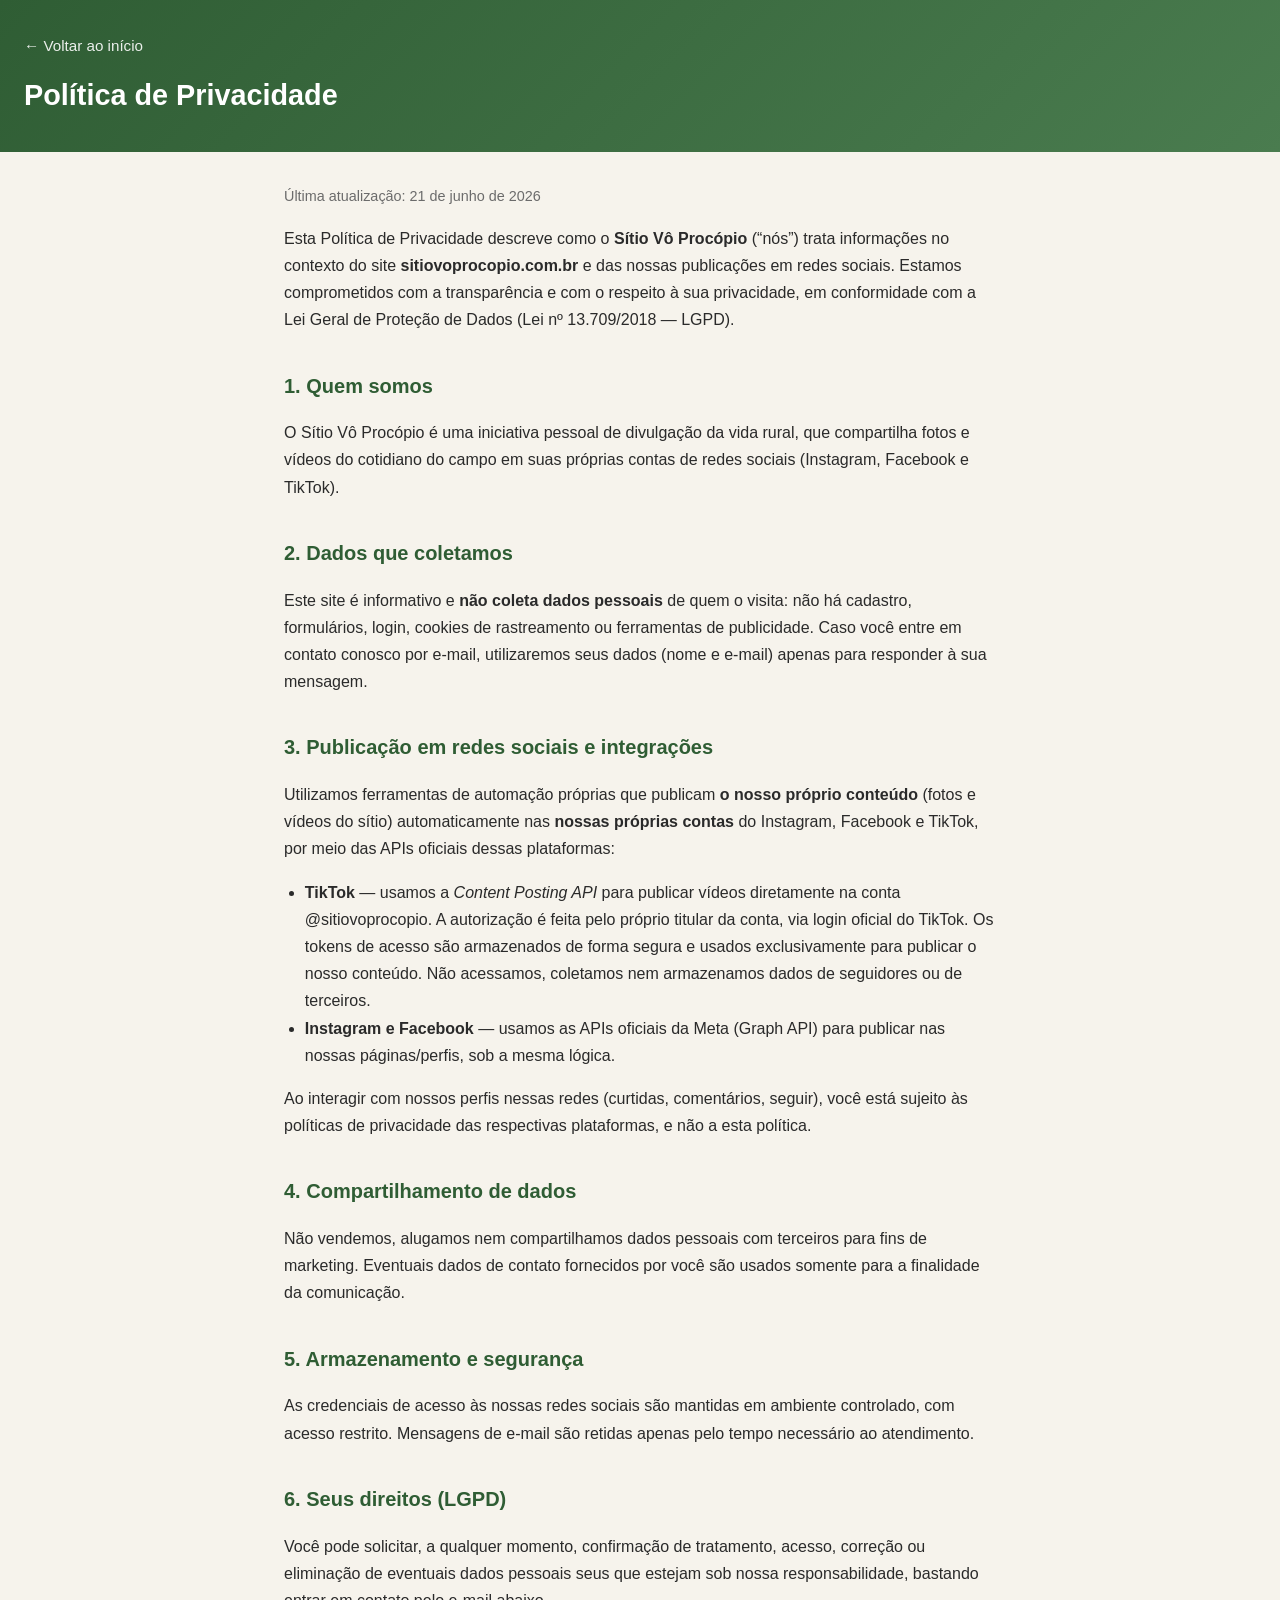
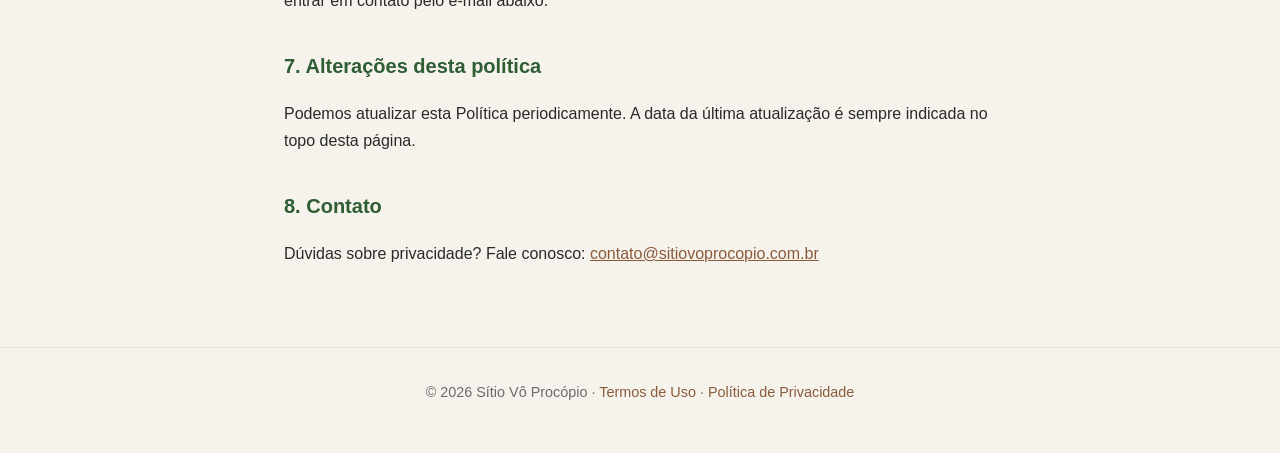
==== privacidade/index.html @ 631cbfe9 "Site Sítio Vô Procópio: landing + Termos + Privacidade Páginas legais (/termos, /privacidade) necess" ====
<!DOCTYPE html>
<html lang="pt-BR">
<head>
  <meta charset="utf-8">
  <meta name="viewport" content="width=device-width, initial-scale=1">
  <title>Política de Privacidade — Sítio Vô Procópio</title>
  <meta name="description" content="Política de Privacidade do Sítio Vô Procópio.">
  <link rel="stylesheet" href="/style.css">
</head>
<body>
  <div class="topo">
    <a href="/">← Voltar ao início</a>
    <h1>Política de Privacidade</h1>
  </div>
  <main>
    <p class="atualizado">Última atualização: 21 de junho de 2026</p>

    <p>
      Esta Política de Privacidade descreve como o <strong>Sítio Vô Procópio</strong>
      (“nós”) trata informações no contexto do site <strong>sitiovoprocopio.com.br</strong>
      e das nossas publicações em redes sociais. Estamos comprometidos com a transparência
      e com o respeito à sua privacidade, em conformidade com a Lei Geral de Proteção de
      Dados (Lei nº 13.709/2018 — LGPD).
    </p>

    <h2>1. Quem somos</h2>
    <p>
      O Sítio Vô Procópio é uma iniciativa pessoal de divulgação da vida rural, que
      compartilha fotos e vídeos do cotidiano do campo em suas próprias contas de redes
      sociais (Instagram, Facebook e TikTok).
    </p>

    <h2>2. Dados que coletamos</h2>
    <p>
      Este site é informativo e <strong>não coleta dados pessoais</strong> de quem o visita:
      não há cadastro, formulários, login, cookies de rastreamento ou ferramentas de
      publicidade. Caso você entre em contato conosco por e-mail, utilizaremos seus dados
      (nome e e-mail) apenas para responder à sua mensagem.
    </p>

    <h2>3. Publicação em redes sociais e integrações</h2>
    <p>
      Utilizamos ferramentas de automação próprias que publicam <strong>o nosso próprio
      conteúdo</strong> (fotos e vídeos do sítio) automaticamente nas <strong>nossas
      próprias contas</strong> do Instagram, Facebook e TikTok, por meio das APIs oficiais
      dessas plataformas:
    </p>
    <ul>
      <li><strong>TikTok</strong> — usamos a <em>Content Posting API</em> para publicar
      vídeos diretamente na conta @sitiovoprocopio. A autorização é feita pelo próprio
      titular da conta, via login oficial do TikTok. Os tokens de acesso são armazenados
      de forma segura e usados exclusivamente para publicar o nosso conteúdo. Não acessamos,
      coletamos nem armazenamos dados de seguidores ou de terceiros.</li>
      <li><strong>Instagram e Facebook</strong> — usamos as APIs oficiais da Meta (Graph API)
      para publicar nas nossas páginas/perfis, sob a mesma lógica.</li>
    </ul>
    <p>
      Ao interagir com nossos perfis nessas redes (curtidas, comentários, seguir), você está
      sujeito às políticas de privacidade das respectivas plataformas, e não a esta política.
    </p>

    <h2>4. Compartilhamento de dados</h2>
    <p>
      Não vendemos, alugamos nem compartilhamos dados pessoais com terceiros para fins de
      marketing. Eventuais dados de contato fornecidos por você são usados somente para a
      finalidade da comunicação.
    </p>

    <h2>5. Armazenamento e segurança</h2>
    <p>
      As credenciais de acesso às nossas redes sociais são mantidas em ambiente controlado,
      com acesso restrito. Mensagens de e-mail são retidas apenas pelo tempo necessário ao
      atendimento.
    </p>

    <h2>6. Seus direitos (LGPD)</h2>
    <p>
      Você pode solicitar, a qualquer momento, confirmação de tratamento, acesso, correção
      ou eliminação de eventuais dados pessoais seus que estejam sob nossa responsabilidade,
      bastando entrar em contato pelo e-mail abaixo.
    </p>

    <h2>7. Alterações desta política</h2>
    <p>
      Podemos atualizar esta Política periodicamente. A data da última atualização é sempre
      indicada no topo desta página.
    </p>

    <h2>8. Contato</h2>
    <p>
      Dúvidas sobre privacidade? Fale conosco:
      <a href="mailto:contato@sitiovoprocopio.com.br">contato@sitiovoprocopio.com.br</a>
    </p>
  </main>
  <footer>
    © 2026 Sítio Vô Procópio ·
    <a href="/termos">Termos de Uso</a> ·
    <a href="/privacidade">Política de Privacidade</a>
  </footer>
</body>
</html>
---- style.css ----
:root { --verde: #2f5d34; --verde-claro: #4a7c4f; --terra: #8a5a3b; --bg: #f6f3ec; --texto: #2a2a2a; }
* { box-sizing: border-box; }
body { margin: 0; font-family: -apple-system, "Segoe UI", Roboto, Helvetica, Arial, sans-serif; background: var(--bg); color: var(--texto); line-height: 1.7; }
.topo { background: linear-gradient(135deg, var(--verde), var(--verde-claro)); color: #fff; padding: 2rem 1.5rem; }
.topo a { color: #fff; text-decoration: none; opacity: .9; font-size: .95rem; }
.topo a:hover { opacity: 1; text-decoration: underline; }
.topo h1 { margin: .75rem 0 0; font-size: 1.8rem; }
main { max-width: 760px; margin: 0 auto; padding: 2.5rem 1.5rem 4rem; }
main .atualizado { color: #6b6b6b; font-size: .9rem; margin-top: -.5rem; }
h2 { color: var(--verde); margin-top: 2.2rem; font-size: 1.25rem; }
ul { padding-left: 1.3rem; }
a { color: var(--terra); }
footer { text-align: center; padding: 2rem 1.5rem 3rem; font-size: .9rem; color: #6b6b6b; border-top: 1px solid #e6e1d5; }
footer a { color: var(--terra); text-decoration: none; }
footer a:hover { text-decoration: underline; }
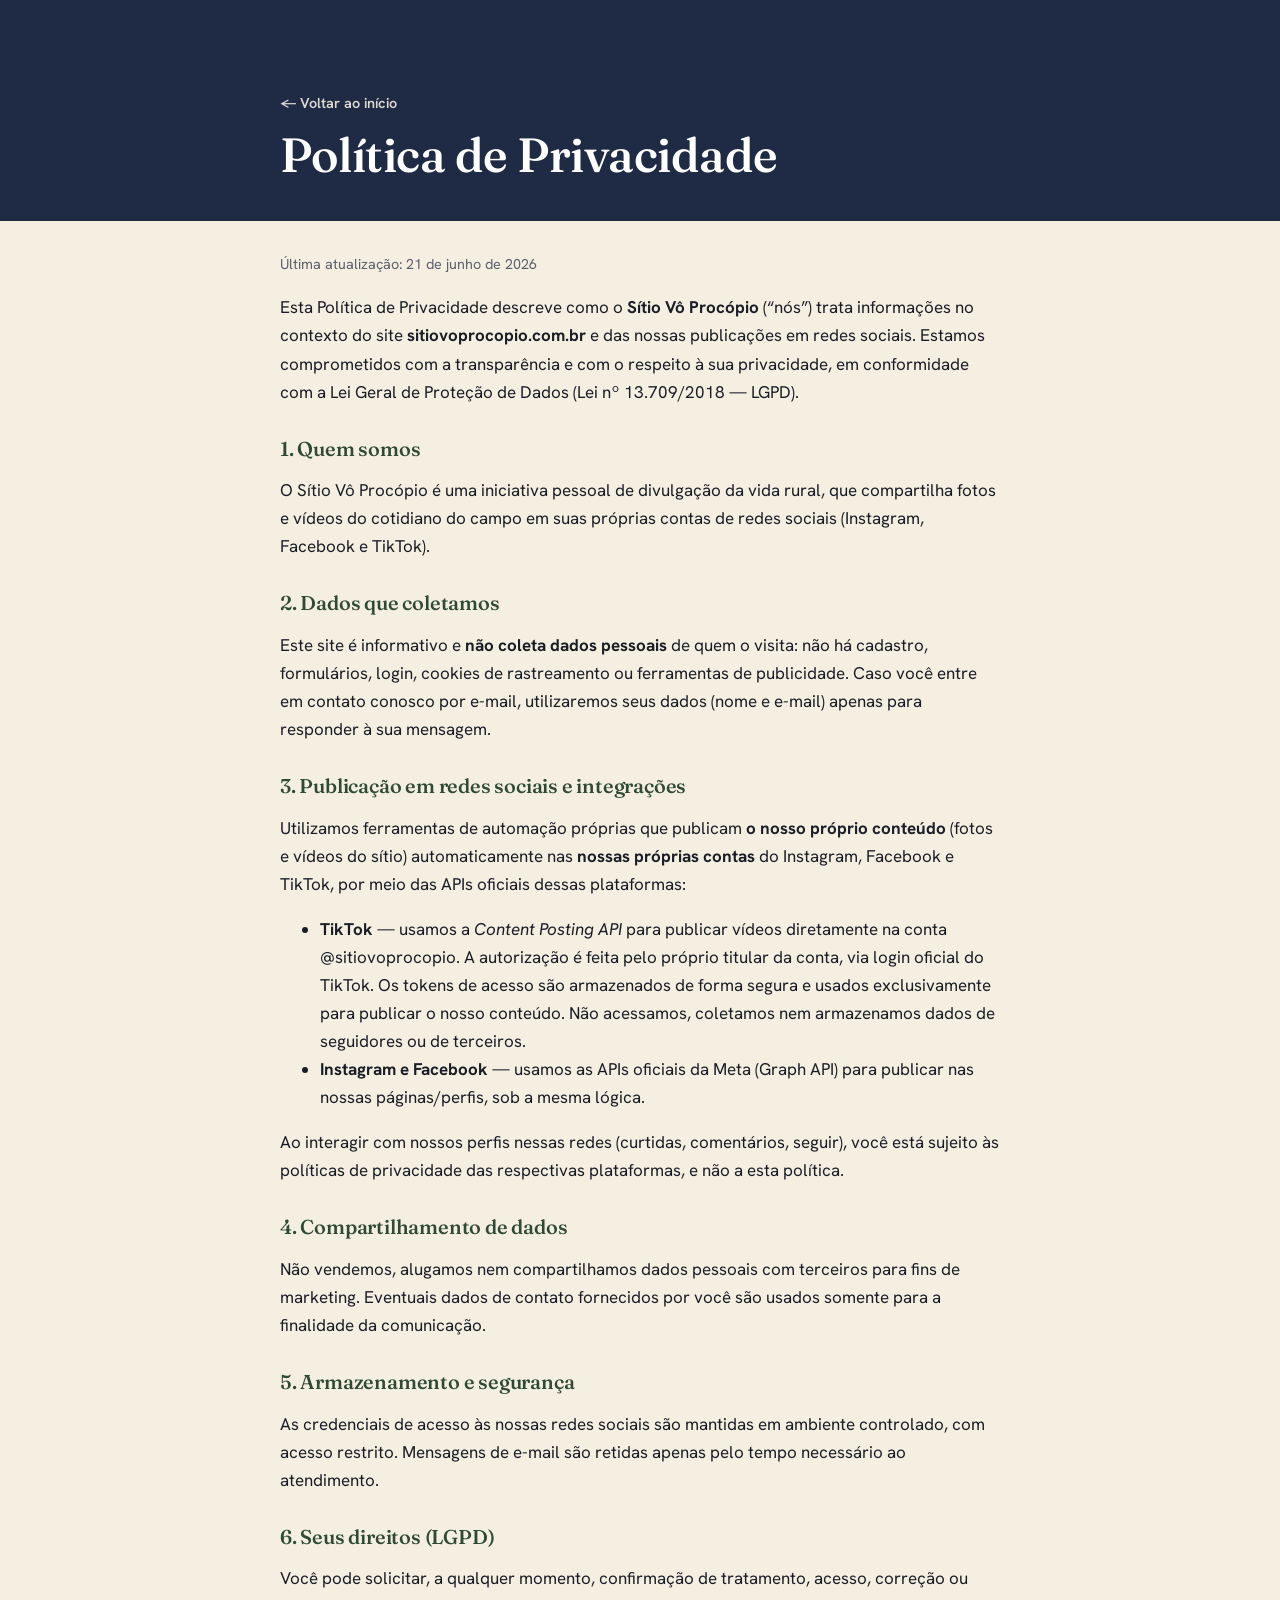
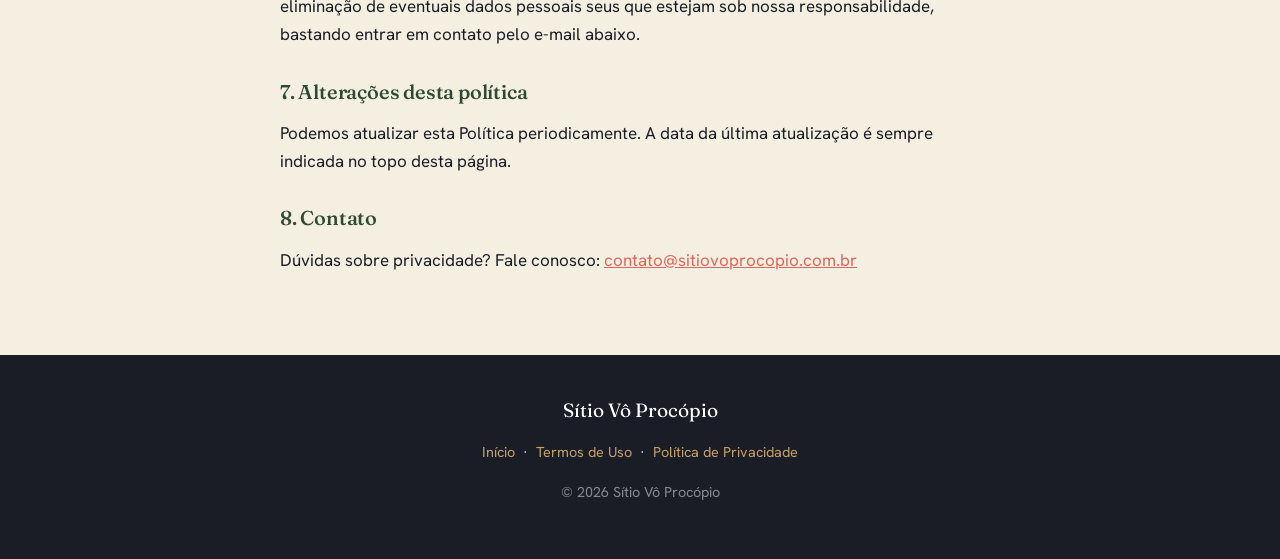
==== commit c62023c2: "Site Sítio Vô Procópio: vitrine 'Hora Dourada' com fotos reais - Landing afetiva (hero pôr do sol, s" ====
--- a/privacidade/index.html
+++ b/privacidade/index.html
@@ -5,14 +5,19 @@
   <meta name="viewport" content="width=device-width, initial-scale=1">
   <title>Política de Privacidade — Sítio Vô Procópio</title>
   <meta name="description" content="Política de Privacidade do Sítio Vô Procópio.">
+  <link rel="preconnect" href="https://fonts.googleapis.com">
+  <link rel="preconnect" href="https://fonts.gstatic.com" crossorigin>
+  <link href="https://fonts.googleapis.com/css2?family=Fraunces:opsz,wght@9..144,400;9..144,540;9..144,600&family=Hanken+Grotesk:wght@400;500;600;700&display=swap" rel="stylesheet">
   <link rel="stylesheet" href="/style.css">
 </head>
 <body>
-  <div class="topo">
-    <a href="/">← Voltar ao início</a>
-    <h1>Política de Privacidade</h1>
+  <div class="legal-topo">
+    <div class="wrap">
+      <a href="/" class="voltar">← Voltar ao início</a>
+      <h1>Política de Privacidade</h1>
+    </div>
   </div>
-  <main>
+  <main class="legal">
     <p class="atualizado">Última atualização: 21 de junho de 2026</p>
 
     <p>
@@ -92,10 +97,14 @@
       <a href="mailto:contato@sitiovoprocopio.com.br">contato@sitiovoprocopio.com.br</a>
     </p>
   </main>
-  <footer>
-    © 2026 Sítio Vô Procópio ·
-    <a href="/termos">Termos de Uso</a> ·
-    <a href="/privacidade">Política de Privacidade</a>
+  <footer class="rodape">
+    <span class="rodape__marca">Sítio Vô Procópio</span>
+    <p>
+      <a href="/">Início</a> &nbsp;·&nbsp;
+      <a href="/termos/">Termos de Uso</a> &nbsp;·&nbsp;
+      <a href="/privacidade/">Política de Privacidade</a>
+    </p>
+    <p style="opacity:.6; margin-top:1rem">© 2026 Sítio Vô Procópio</p>
   </footer>
 </body>
 </html>
--- a/style.css
+++ b/style.css
@@ -1,15 +1,215 @@
-:root { --verde: #2f5d34; --verde-claro: #4a7c4f; --terra: #8a5a3b; --bg: #f6f3ec; --texto: #2a2a2a; }
+/* ============================================================
+   Sítio Vô Procópio — "Hora Dourada"
+   Paleta tirada do pôr do sol sobre o morro.
+   ============================================================ */
+
+:root {
+  --indigo:  #1f2a44;  /* céu de fim de tarde */
+  --indigo-2:#2b3a5e;
+  --fogo:    #e8853a;  /* brasa do sol no horizonte (acento) */
+  --coral:   #d9685c;  /* nuvens acesas */
+  --verde:   #2e4a35;  /* pasto / morro */
+  --tan:     #c8a06a;  /* pelo do golden */
+  --osso:    #f5efe2;  /* claro / fundo quente */
+  --osso-2:  #ece4d3;
+  --tinta:   #1a1d26;  /* texto */
+  --tinta-mute: #5b5f6b;
+
+  --grad-sol: linear-gradient(90deg, var(--indigo) 0%, var(--coral) 55%, var(--fogo) 100%);
+
+  --fonte-disp: "Fraunces", Georgia, "Times New Roman", serif;
+  --fonte-corpo: "Hanken Grotesk", system-ui, -apple-system, "Segoe UI", sans-serif;
+
+  --wrap: 1140px;
+  --r: 14px;
+}
+
 * { box-sizing: border-box; }
-body { margin: 0; font-family: -apple-system, "Segoe UI", Roboto, Helvetica, Arial, sans-serif; background: var(--bg); color: var(--texto); line-height: 1.7; }
-.topo { background: linear-gradient(135deg, var(--verde), var(--verde-claro)); color: #fff; padding: 2rem 1.5rem; }
-.topo a { color: #fff; text-decoration: none; opacity: .9; font-size: .95rem; }
-.topo a:hover { opacity: 1; text-decoration: underline; }
-.topo h1 { margin: .75rem 0 0; font-size: 1.8rem; }
-main { max-width: 760px; margin: 0 auto; padding: 2.5rem 1.5rem 4rem; }
-main .atualizado { color: #6b6b6b; font-size: .9rem; margin-top: -.5rem; }
-h2 { color: var(--verde); margin-top: 2.2rem; font-size: 1.25rem; }
-ul { padding-left: 1.3rem; }
-a { color: var(--terra); }
-footer { text-align: center; padding: 2rem 1.5rem 3rem; font-size: .9rem; color: #6b6b6b; border-top: 1px solid #e6e1d5; }
-footer a { color: var(--terra); text-decoration: none; }
-footer a:hover { text-decoration: underline; }
+html { scroll-behavior: smooth; -webkit-text-size-adjust: 100%; }
+body {
+  margin: 0;
+  font-family: var(--fonte-corpo);
+  color: var(--tinta);
+  background: var(--osso);
+  line-height: 1.65;
+  font-size: 1.0625rem;
+  overflow-x: hidden;
+}
+img { max-width: 100%; display: block; }
+a { color: var(--coral); }
+
+.wrap { width: 100%; max-width: var(--wrap); margin: 0 auto; padding: 0 1.25rem; }
+
+/* ---------- Tipografia ---------- */
+h1, h2, h3 { font-family: var(--fonte-disp); font-weight: 540; line-height: 1.08; margin: 0 0 .5em; letter-spacing: -.01em; }
+.eyebrow {
+  font-family: var(--fonte-corpo);
+  text-transform: uppercase;
+  letter-spacing: .22em;
+  font-size: .72rem;
+  font-weight: 700;
+  color: var(--fogo);
+  margin: 0 0 1rem;
+  display: inline-block;
+}
+.lead { font-size: 1.18rem; color: var(--tinta-mute); }
+
+/* ---------- Nav ---------- */
+.nav {
+  position: fixed; inset: 0 0 auto 0; z-index: 50;
+  display: flex; align-items: center; justify-content: space-between;
+  padding: .9rem 1.25rem;
+  transition: background .35s ease, padding .35s ease, box-shadow .35s ease;
+}
+.nav.solid {
+  background: rgba(31,42,68,.92);
+  backdrop-filter: blur(8px);
+  box-shadow: 0 1px 0 rgba(255,255,255,.06);
+  padding: .6rem 1.25rem;
+}
+.nav__brand {
+  font-family: var(--fonte-disp); font-size: 1.15rem; color: #fff;
+  text-decoration: none; font-weight: 600; letter-spacing: .01em;
+  text-shadow: 0 1px 12px rgba(0,0,0,.45);
+}
+.nav__links { display: none; gap: 1.6rem; align-items: center; }
+.nav__links a {
+  color: #fff; text-decoration: none; font-size: .92rem; font-weight: 600;
+  opacity: .92; text-shadow: 0 1px 10px rgba(0,0,0,.4);
+}
+.nav__links a:hover { opacity: 1; color: var(--osso); }
+@media (min-width: 760px) { .nav__links { display: flex; } }
+
+/* ---------- Hero ---------- */
+.hero {
+  position: relative; min-height: 100svh;
+  display: flex; align-items: flex-end;
+  color: #fff; padding-bottom: clamp(3rem, 9vh, 7rem);
+  background: var(--indigo);
+}
+.hero__img {
+  position: absolute; inset: 0; width: 100%; height: 100%;
+  object-fit: cover; object-position: center 40%;
+}
+.hero::after {
+  content: ""; position: absolute; inset: 0;
+  background:
+    linear-gradient(180deg, rgba(31,42,68,.45) 0%, rgba(31,42,68,0) 30%),
+    linear-gradient(0deg, rgba(26,29,38,.82) 0%, rgba(26,29,38,.15) 45%, rgba(26,29,38,0) 70%);
+}
+.hero__inner { position: relative; z-index: 2; }
+.hero h1 {
+  font-size: clamp(2.8rem, 11vw, 6.5rem);
+  font-weight: 560; margin: 0 0 .2em; line-height: .98;
+  text-shadow: 0 2px 30px rgba(0,0,0,.4);
+}
+.hero__sub {
+  font-size: clamp(1.05rem, 3.6vw, 1.55rem);
+  max-width: 30ch; color: var(--osso); margin: 0 0 1.6rem;
+  font-weight: 400;
+}
+.hero__scroll {
+  display: inline-flex; align-items: center; gap: .6rem;
+  color: #fff; text-decoration: none; font-weight: 600; font-size: .9rem;
+  letter-spacing: .04em;
+}
+.hero__scroll span { display: inline-block; animation: bob 1.8s ease-in-out infinite; }
+@keyframes bob { 0%,100%{ transform: translateY(0);} 50%{ transform: translateY(5px);} }
+
+/* ---------- Seções ---------- */
+.sec { padding: clamp(3.5rem, 9vw, 7rem) 0; }
+.sec--escuro { background: var(--indigo); color: var(--osso); }
+.sec--escuro .lead { color: #c7cede; }
+.sec--escuro h2 { color: #fff; }
+
+/* Intro: texto + imagem */
+.intro__grid { display: grid; gap: 2.2rem; align-items: center; }
+.intro h2 { font-size: clamp(1.9rem, 5.5vw, 3rem); }
+.intro__foto img { border-radius: var(--r); box-shadow: 0 18px 40px rgba(31,42,68,.18); width: 100%; aspect-ratio: 4/3; object-fit: cover; }
+@media (min-width: 820px) {
+  .intro__grid { grid-template-columns: 1.05fr .95fr; gap: 3.5rem; }
+}
+
+/* Destaques (cachoeiras / morro / bichos) */
+.dest { display: grid; gap: 1.4rem; }
+.card {
+  position: relative; border-radius: var(--r); overflow: hidden;
+  min-height: 340px; display: flex; align-items: flex-end;
+  color: #fff; text-decoration: none; isolation: isolate;
+}
+.card img { position: absolute; inset: 0; width: 100%; height: 100%; object-fit: cover; z-index: -2; transition: transform .6s ease; }
+.card::after { content:""; position:absolute; inset:0; z-index:-1;
+  background: linear-gradient(0deg, rgba(26,29,38,.85) 0%, rgba(26,29,38,.1) 60%); }
+.card:hover img { transform: scale(1.06); }
+.card__body { padding: 1.4rem 1.5rem 1.6rem; }
+.card h3 { font-size: 1.5rem; margin: 0 0 .25rem; color: #fff; }
+.card p { margin: 0; color: var(--osso); font-size: .95rem; opacity: .92; }
+@media (min-width: 720px) { .dest { grid-template-columns: repeat(3, 1fr); } }
+
+/* Galeria — masonry via colunas */
+.galeria { columns: 1; column-gap: 1rem; }
+.galeria figure { margin: 0 0 1rem; break-inside: avoid; border-radius: 10px; overflow: hidden; box-shadow: 0 8px 22px rgba(31,42,68,.12); }
+.galeria img { width: 100%; height: auto; transition: transform .5s ease, filter .5s ease; }
+.galeria figure:hover img { transform: scale(1.04); }
+@media (min-width: 560px) { .galeria { columns: 2; } }
+@media (min-width: 980px) { .galeria { columns: 3; } }
+
+/* Momentos — faixa full-bleed com texto */
+.momentos {
+  position: relative; color: #fff; text-align: center;
+  padding: clamp(5rem, 16vw, 9rem) 1.25rem;
+  display: flex; align-items: center; justify-content: center;
+}
+.momentos img { position: absolute; inset: 0; width: 100%; height: 100%; object-fit: cover; object-position: center 60%; z-index: -2; }
+.momentos::after { content:""; position:absolute; inset:0; z-index:-1; background: rgba(26,29,38,.55); }
+.momentos blockquote { margin: 0; max-width: 22ch; }
+.momentos blockquote p { font-family: var(--fonte-disp); font-size: clamp(1.8rem, 6vw, 3.2rem); line-height: 1.12; margin: 0; text-shadow: 0 2px 24px rgba(0,0,0,.4); }
+
+/* Contato */
+.contato { text-align: center; }
+.contato h2 { font-size: clamp(2rem, 6vw, 3.2rem); }
+.contato .lead { max-width: 40ch; margin-inline: auto; }
+.redes { display: flex; flex-wrap: wrap; gap: .8rem; justify-content: center; margin: 2rem 0 1.5rem; }
+.redes a {
+  display: inline-flex; align-items: center; gap: .55rem;
+  padding: .8rem 1.4rem; border-radius: 999px;
+  background: var(--osso-2); color: var(--verde); text-decoration: none;
+  font-weight: 700; font-size: .95rem; border: 1px solid transparent;
+  transition: transform .15s ease, border-color .2s ease, background .2s ease;
+}
+.sec--escuro .redes a { background: rgba(255,255,255,.08); color: #fff; border-color: rgba(255,255,255,.15); }
+.redes a:hover { transform: translateY(-2px); border-color: var(--fogo); }
+.email-link { display: inline-block; margin-top: .5rem; font-weight: 700; color: var(--fogo); text-decoration: none; font-size: 1.05rem; }
+.email-link:hover { text-decoration: underline; }
+
+/* Assinatura: silhueta do morro + filete do sol */
+.morro { display: block; width: 100%; height: auto; margin-bottom: -1px; }
+.filete-sol { height: 4px; background: var(--grad-sol); border: 0; margin: 0; }
+
+/* ---------- Footer ---------- */
+.rodape { background: var(--tinta); color: #cfd3dd; padding: 2.5rem 1.25rem; text-align: center; font-size: .9rem; }
+.rodape a { color: var(--tan); text-decoration: none; }
+.rodape a:hover { text-decoration: underline; }
+.rodape__marca { font-family: var(--fonte-disp); color: #fff; font-size: 1.2rem; display: block; margin-bottom: .6rem; }
+
+/* ---------- Reveal on scroll (só esconde se houver JS) ---------- */
+.js .reveal { opacity: 0; transform: translateY(22px); transition: opacity .7s ease, transform .7s ease; }
+.js .reveal.in { opacity: 1; transform: none; }
+
+/* ---------- Páginas legais (termos / privacidade) ---------- */
+.legal-topo { background: var(--indigo); color: #fff; padding: 5.5rem 1.25rem 2.5rem; }
+.legal-topo .wrap { max-width: 760px; }
+.legal-topo a.voltar { color: var(--osso); text-decoration: none; font-size: .9rem; font-weight: 600; opacity: .9; }
+.legal-topo a.voltar:hover { opacity: 1; }
+.legal-topo h1 { font-size: clamp(2rem, 6vw, 3rem); margin: .8rem 0 0; }
+.legal { max-width: 760px; margin: 0 auto; padding: 2.5rem 1.25rem 4rem; }
+.legal .atualizado { color: var(--tinta-mute); font-size: .9rem; margin-top: -.5rem; }
+.legal h2 { color: var(--verde); margin-top: 2rem; font-size: 1.25rem; }
+.legal a { color: var(--coral); }
+
+/* ---------- Acessibilidade / motion ---------- */
+:focus-visible { outline: 3px solid var(--fogo); outline-offset: 2px; border-radius: 4px; }
+@media (prefers-reduced-motion: reduce) {
+  * { animation: none !important; transition: none !important; scroll-behavior: auto !important; }
+  .reveal, .js .reveal { opacity: 1 !important; transform: none !important; }
+}
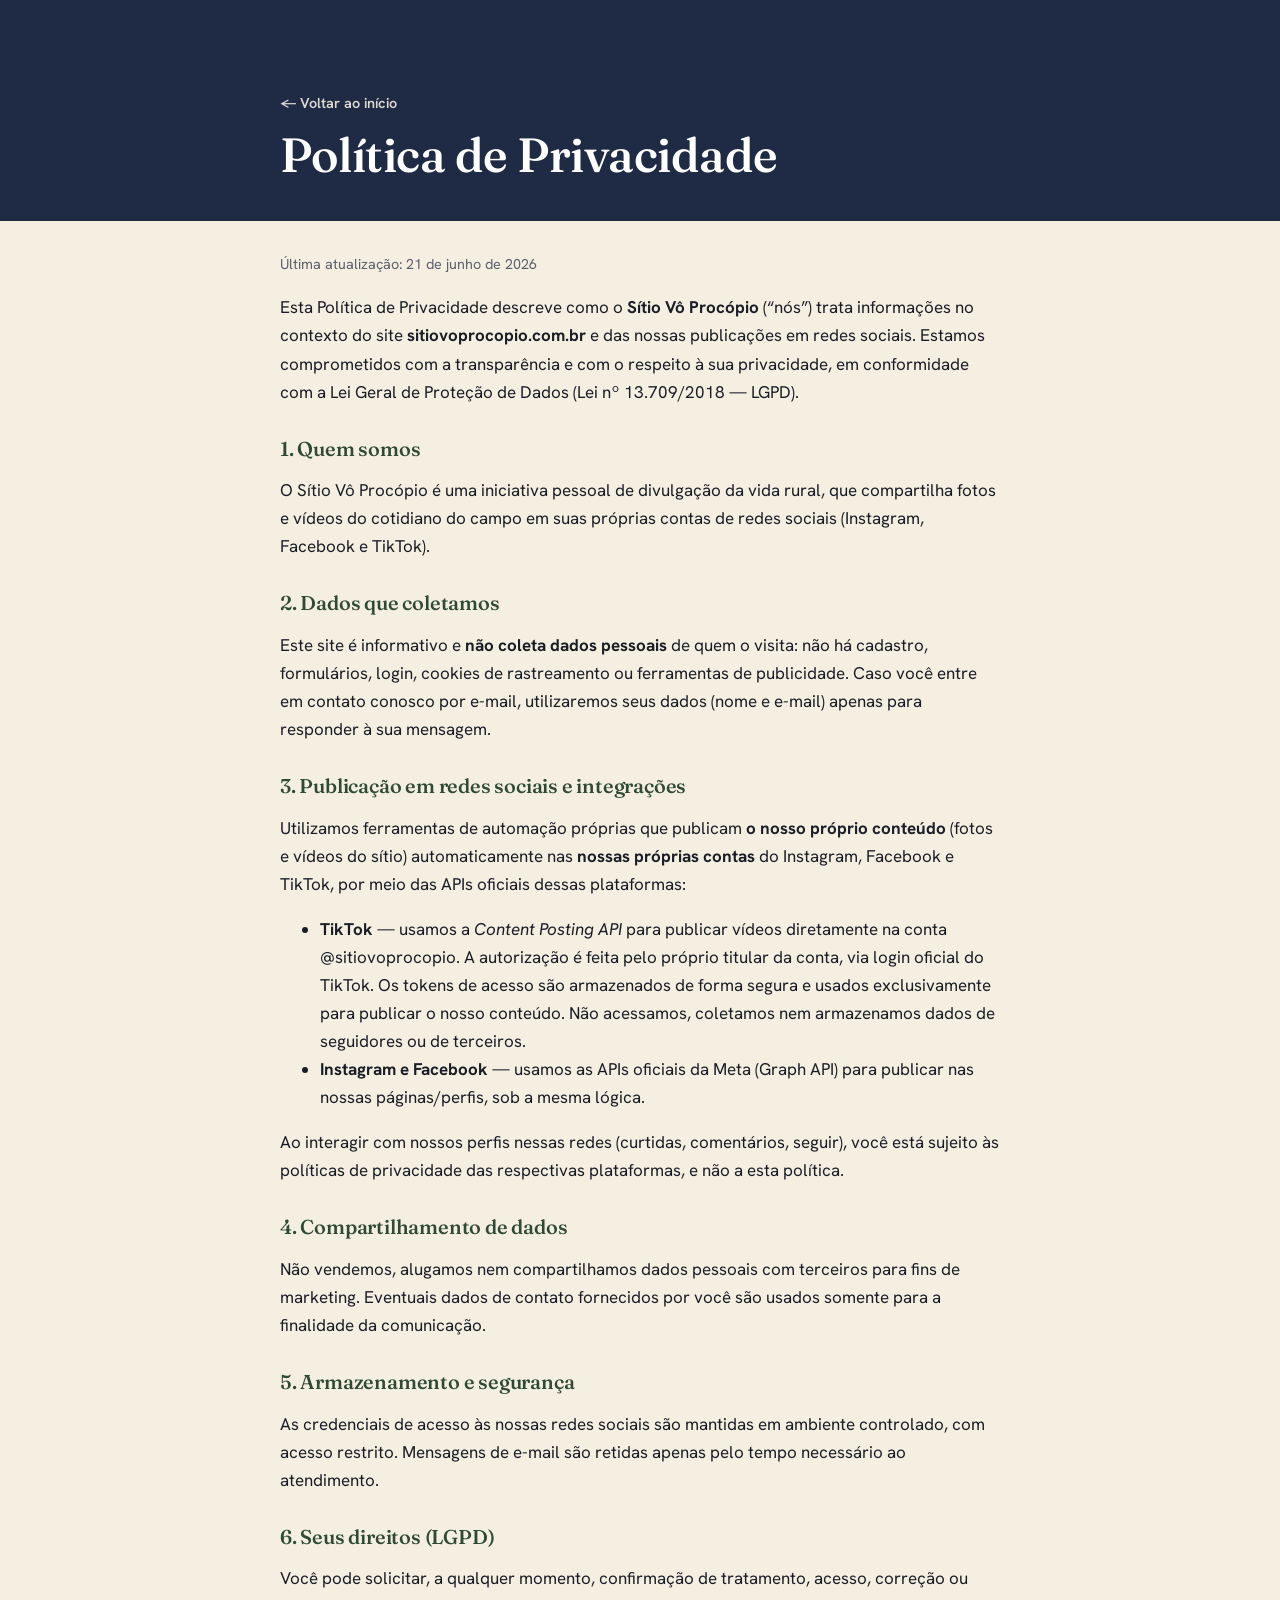
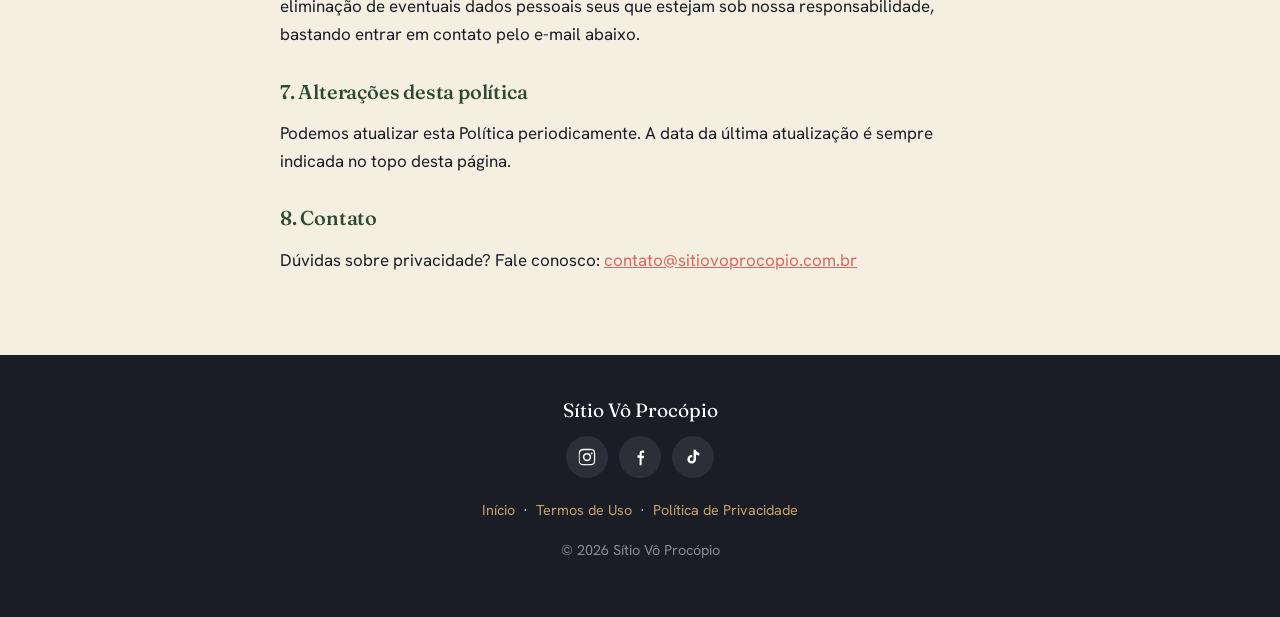
==== commit 43546880: "Adiciona links de redes sociais no topo (nav) e no rodapé Ícones IG/FB/TikTok visíveis no header (in" ====
--- a/privacidade/index.html
+++ b/privacidade/index.html
@@ -99,6 +99,11 @@
   </main>
   <footer class="rodape">
     <span class="rodape__marca">Sítio Vô Procópio</span>
+    <div class="rodape__redes">
+      <a href="https://www.instagram.com/sitiovoprocopio" target="_blank" rel="noopener" aria-label="Instagram"><svg viewBox="0 0 24 24" aria-hidden="true"><path d="M12 2.2c3.2 0 3.6 0 4.85.07 1.17.05 1.8.25 2.23.41.56.22.96.48 1.38.9.42.42.68.82.9 1.38.16.43.36 1.06.41 2.23.06 1.27.07 1.65.07 4.85s0 3.58-.07 4.85c-.05 1.17-.25 1.8-.41 2.23-.22.56-.48.96-.9 1.38-.42.42-.82.68-1.38.9-.43.16-1.06.36-2.23.41-1.27.06-1.65.07-4.85.07s-3.58 0-4.85-.07c-1.17-.05-1.8-.25-2.23-.41a3.7 3.7 0 0 1-1.38-.9 3.7 3.7 0 0 1-.9-1.38c-.16-.43-.36-1.06-.41-2.23C2.21 15.58 2.2 15.2 2.2 12s.01-3.58.07-4.85c.05-1.17.25-1.8.41-2.23.22-.56.48-.96.9-1.38.42-.42.82-.68 1.38-.9.43-.16 1.06-.36 2.23-.41C8.42 2.21 8.8 2.2 12 2.2zm0 1.8c-3.15 0-3.5.01-4.74.07-.9.04-1.38.19-1.71.32-.43.17-.74.37-1.06.69-.32.32-.52.63-.69 1.06-.13.33-.28.81-.32 1.71C3.21 8.5 3.2 8.85 3.2 12s.01 3.5.07 4.74c.04.9.19 1.38.32 1.71.17.43.37.74.69 1.06.32.32.63.52 1.06.69.33.13.81.28 1.71.32 1.24.06 1.59.07 4.74.07s3.5-.01 4.74-.07c.9-.04 1.38-.19 1.71-.32.43-.17.74-.37 1.06-.69.32-.32.52-.63.69-1.06.13-.33.28-.81.32-1.71.06-1.24.07-1.59.07-4.74s-.01-3.5-.07-4.74c-.04-.9-.19-1.38-.32-1.71a2.85 2.85 0 0 0-.69-1.06 2.85 2.85 0 0 0-1.06-.69c-.33-.13-.81-.28-1.71-.32C15.5 4.01 15.15 4 12 4zm0 3.06A4.94 4.94 0 1 1 12 17a4.94 4.94 0 0 1 0-9.94zm0 1.8a3.14 3.14 0 1 0 0 6.28 3.14 3.14 0 0 0 0-6.28zM17.64 6.5a1.15 1.15 0 1 1 0 2.3 1.15 1.15 0 0 1 0-2.3z"/></svg></a>
+      <a href="https://www.facebook.com/1093913803811807" target="_blank" rel="noopener" aria-label="Facebook"><svg viewBox="0 0 24 24" aria-hidden="true"><path d="M14 13.5h2.5l.5-3H14v-2c0-.86.5-1.5 1.5-1.5H17V4.3c-.3-.04-1.2-.1-2-.1-2.1 0-3.5 1.3-3.5 3.6v2.1H9v3h2.5V22h2.5z"/></svg></a>
+      <a href="https://www.tiktok.com/@sitiovoprocopio" target="_blank" rel="noopener" aria-label="TikTok"><svg viewBox="0 0 24 24" aria-hidden="true"><path d="M16.6 5.8a4.3 4.3 0 0 1-1-2.6h-2.9v11.5a2.3 2.3 0 1 1-2.3-2.3c.24 0 .47.04.69.1V9.5a5.2 5.2 0 0 0-.69-.05A5.2 5.2 0 1 0 15.6 14.6V8.9a7.1 7.1 0 0 0 4 1.25V7.2a4.3 4.3 0 0 1-3-1.4z"/></svg></a>
+    </div>
     <p>
       <a href="/">Início</a> &nbsp;·&nbsp;
       <a href="/termos/">Termos de Uso</a> &nbsp;·&nbsp;
--- a/style.css
+++ b/style.css
@@ -79,6 +79,11 @@
 }
 .nav__links a:hover { opacity: 1; color: var(--osso); }
 @media (min-width: 760px) { .nav__links { display: flex; } }
+.nav__right { display: flex; align-items: center; gap: 1.3rem; }
+.nav__social { display: flex; align-items: center; gap: .85rem; }
+.nav__social a { color: #fff; opacity: .9; display: inline-flex; text-shadow: 0 1px 10px rgba(0,0,0,.4); }
+.nav__social a:hover { opacity: 1; color: var(--osso); }
+.nav__social svg { width: 19px; height: 19px; fill: currentColor; }
 
 /* ---------- Hero ---------- */
 .hero {
@@ -191,6 +196,10 @@
 .rodape a { color: var(--tan); text-decoration: none; }
 .rodape a:hover { text-decoration: underline; }
 .rodape__marca { font-family: var(--fonte-disp); color: #fff; font-size: 1.2rem; display: block; margin-bottom: .6rem; }
+.rodape__redes { display: flex; gap: .7rem; justify-content: center; margin: .2rem 0 1.3rem; }
+.rodape__redes a { display: inline-flex; width: 42px; height: 42px; align-items: center; justify-content: center; border-radius: 50%; background: rgba(255,255,255,.08); color: #fff; transition: background .2s ease, transform .15s ease; }
+.rodape__redes a:hover { background: var(--fogo); transform: translateY(-2px); }
+.rodape__redes svg { width: 20px; height: 20px; fill: currentColor; }
 
 /* ---------- Reveal on scroll (só esconde se houver JS) ---------- */
 .js .reveal { opacity: 0; transform: translateY(22px); transition: opacity .7s ease, transform .7s ease; }
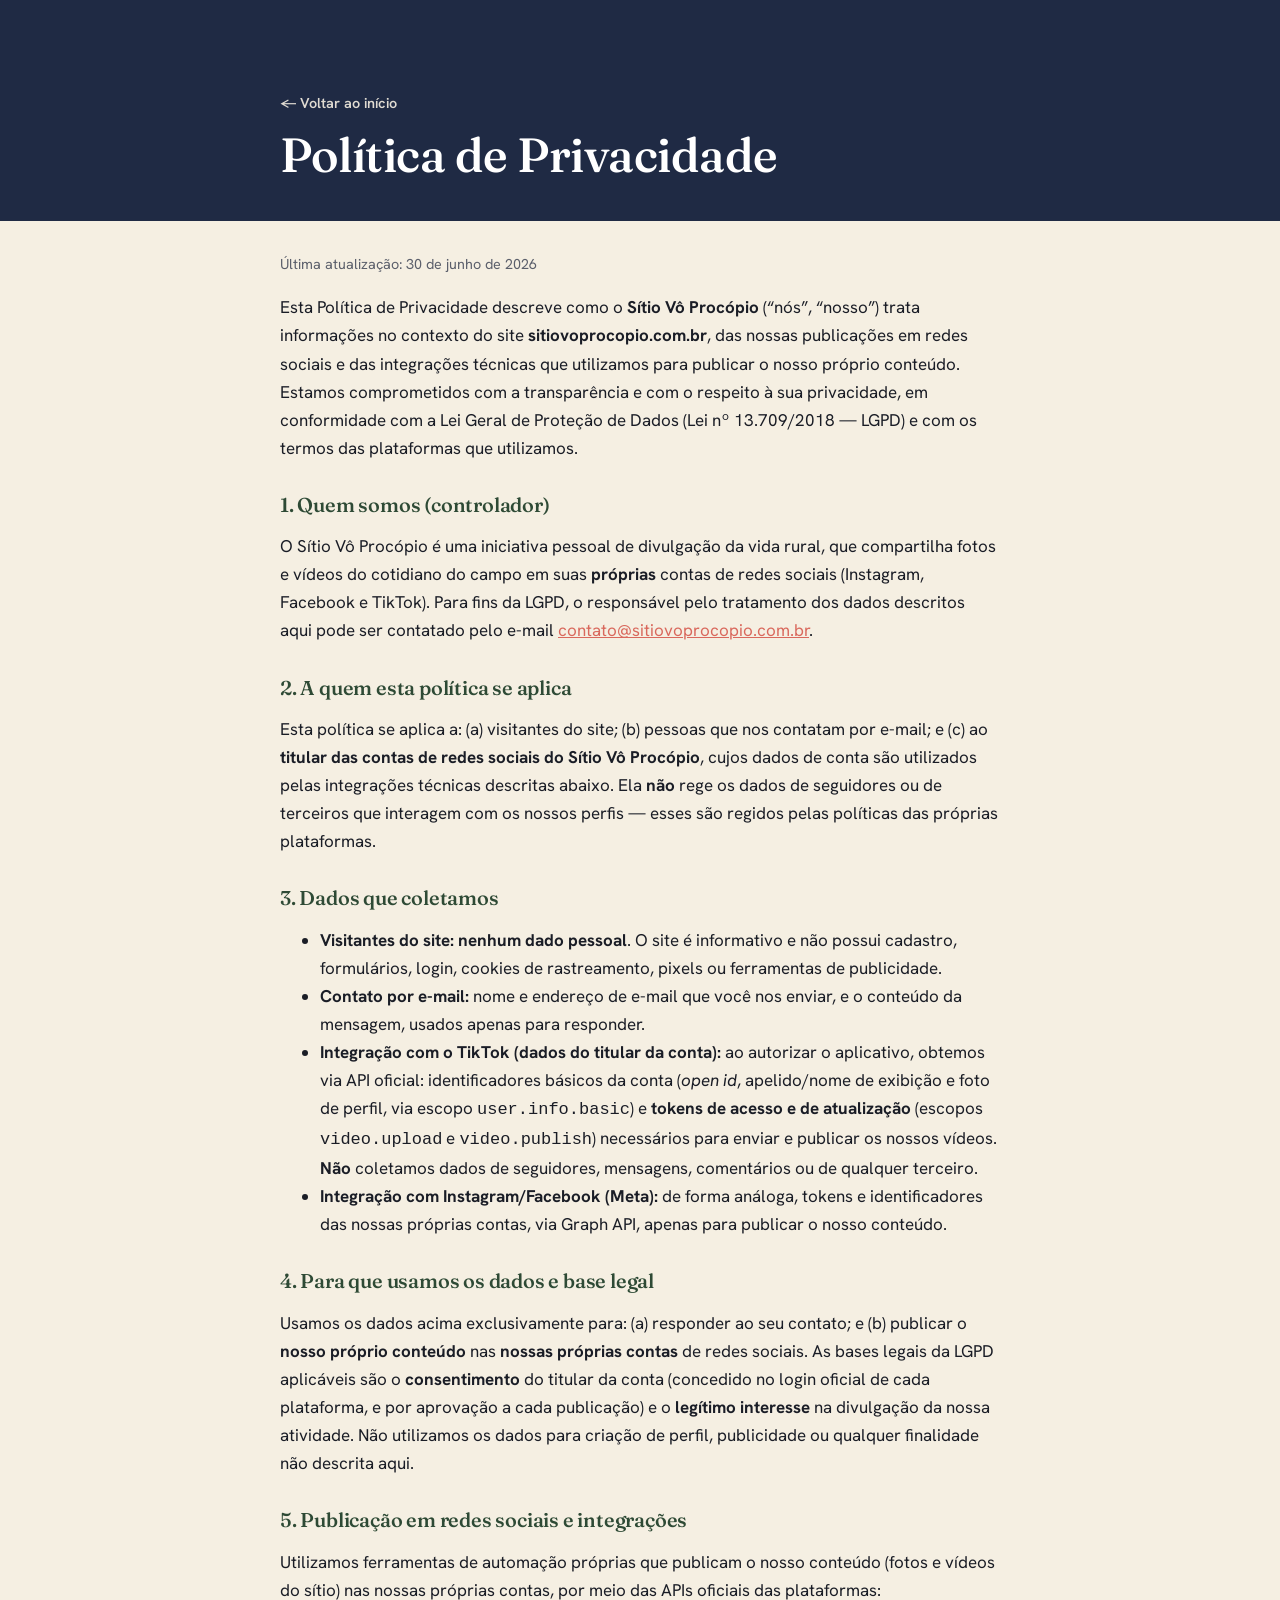
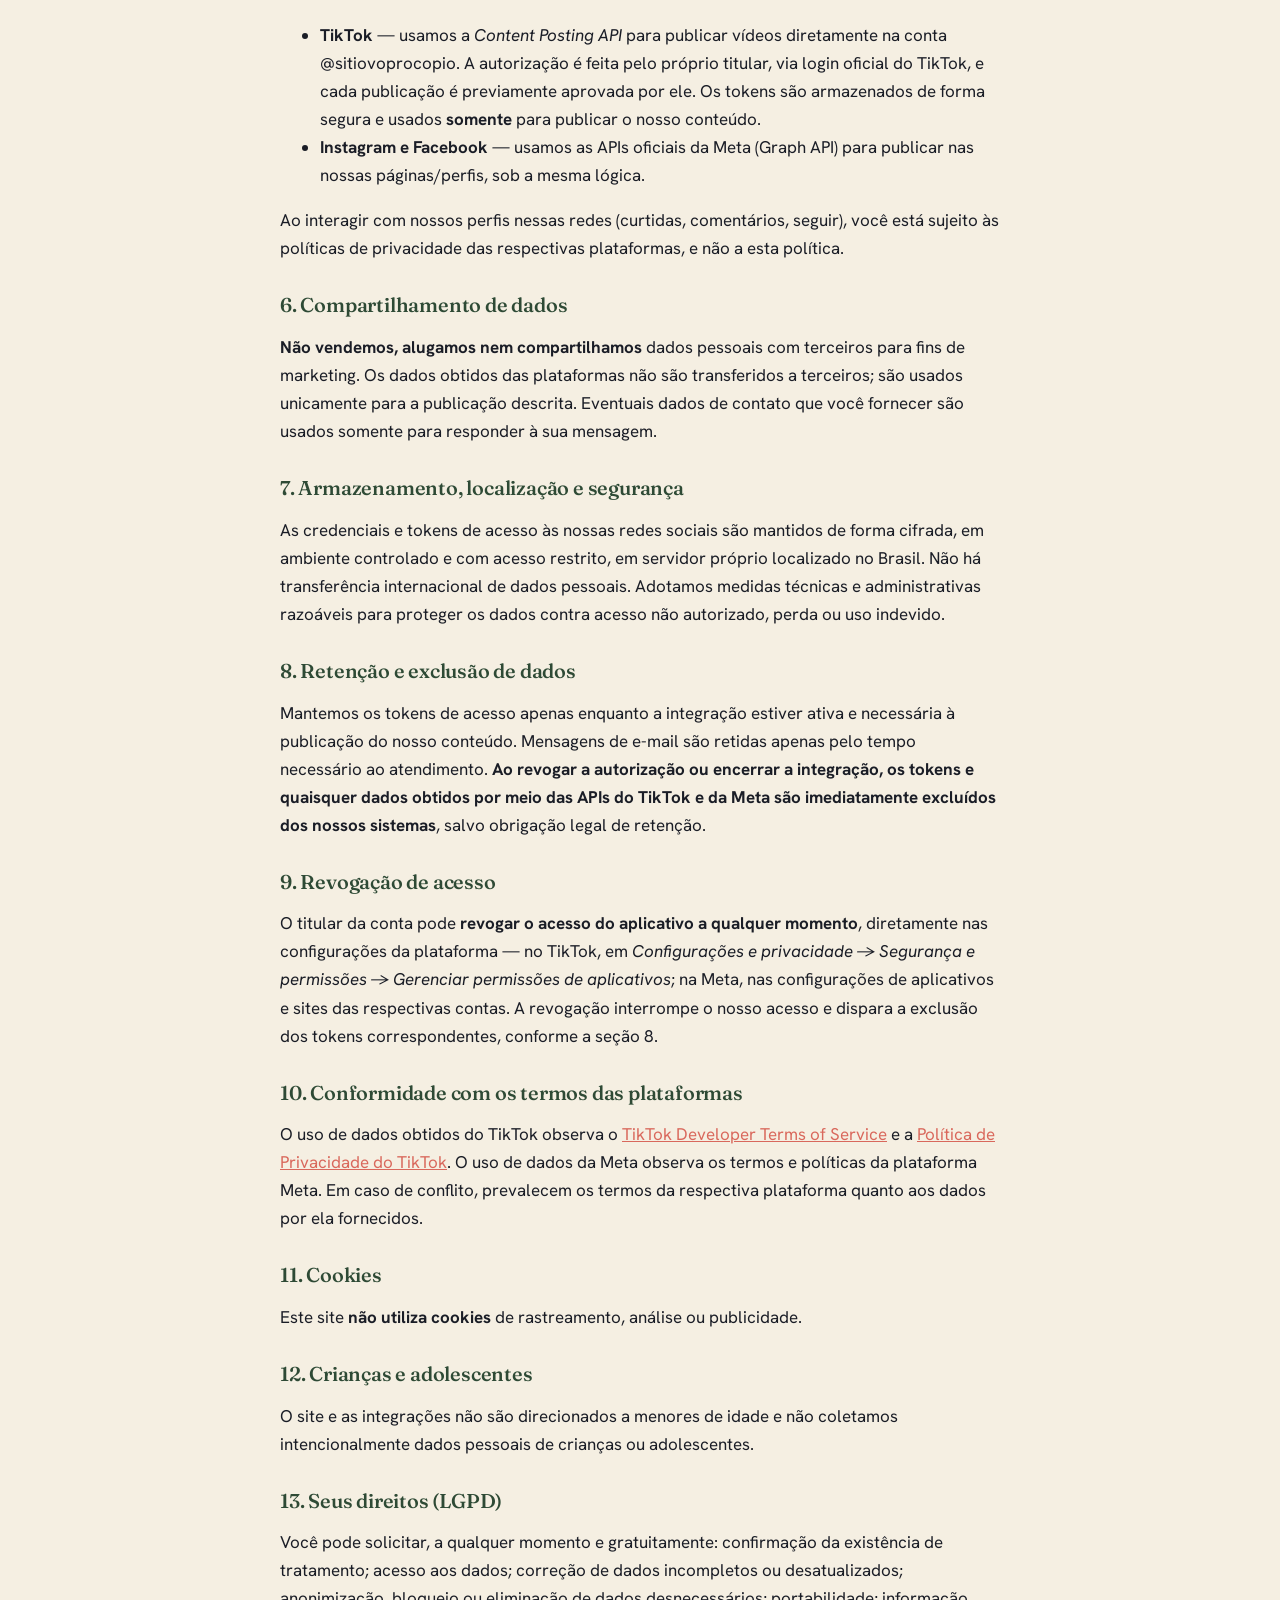
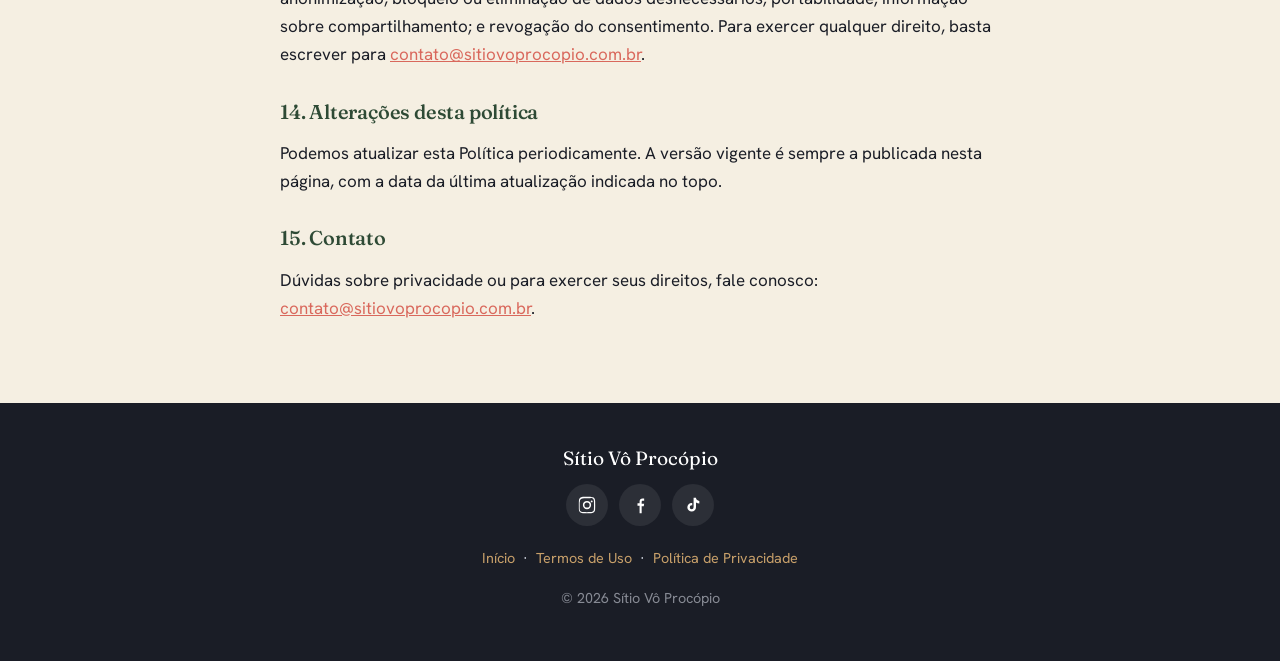
==== commit c4427bdc: "Blindar Termos e Privacidade para o review do TikTok Privacidade: bases legais LGPD, dados coletados" ====
--- a/privacidade/index.html
+++ b/privacidade/index.html
@@ -8,6 +8,8 @@
   <link rel="preconnect" href="https://fonts.googleapis.com">
   <link rel="preconnect" href="https://fonts.gstatic.com" crossorigin>
   <link href="https://fonts.googleapis.com/css2?family=Fraunces:opsz,wght@9..144,400;9..144,540;9..144,600&family=Hanken+Grotesk:wght@400;500;600;700&display=swap" rel="stylesheet">
+  <link rel="icon" href="/assets/icon-32.png" sizes="32x32" type="image/png">
+  <link rel="apple-touch-icon" href="/assets/icon-192.png">
   <link rel="stylesheet" href="/style.css">
 </head>
 <body>
@@ -18,44 +20,77 @@
     </div>
   </div>
   <main class="legal">
-    <p class="atualizado">Última atualização: 21 de junho de 2026</p>
+    <p class="atualizado">Última atualização: 30 de junho de 2026</p>
 
     <p>
       Esta Política de Privacidade descreve como o <strong>Sítio Vô Procópio</strong>
-      (“nós”) trata informações no contexto do site <strong>sitiovoprocopio.com.br</strong>
-      e das nossas publicações em redes sociais. Estamos comprometidos com a transparência
-      e com o respeito à sua privacidade, em conformidade com a Lei Geral de Proteção de
-      Dados (Lei nº 13.709/2018 — LGPD).
+      (“nós”, “nosso”) trata informações no contexto do site
+      <strong>sitiovoprocopio.com.br</strong>, das nossas publicações em redes sociais e
+      das integrações técnicas que utilizamos para publicar o nosso próprio conteúdo.
+      Estamos comprometidos com a transparência e com o respeito à sua privacidade, em
+      conformidade com a Lei Geral de Proteção de Dados (Lei nº 13.709/2018 — LGPD) e com
+      os termos das plataformas que utilizamos.
     </p>
 
-    <h2>1. Quem somos</h2>
+    <h2>1. Quem somos (controlador)</h2>
     <p>
       O Sítio Vô Procópio é uma iniciativa pessoal de divulgação da vida rural, que
-      compartilha fotos e vídeos do cotidiano do campo em suas próprias contas de redes
-      sociais (Instagram, Facebook e TikTok).
+      compartilha fotos e vídeos do cotidiano do campo em suas <strong>próprias</strong>
+      contas de redes sociais (Instagram, Facebook e TikTok). Para fins da LGPD, o
+      responsável pelo tratamento dos dados descritos aqui pode ser contatado pelo e-mail
+      <a href="mailto:contato@sitiovoprocopio.com.br">contato@sitiovoprocopio.com.br</a>.
     </p>
 
-    <h2>2. Dados que coletamos</h2>
+    <h2>2. A quem esta política se aplica</h2>
     <p>
-      Este site é informativo e <strong>não coleta dados pessoais</strong> de quem o visita:
-      não há cadastro, formulários, login, cookies de rastreamento ou ferramentas de
-      publicidade. Caso você entre em contato conosco por e-mail, utilizaremos seus dados
-      (nome e e-mail) apenas para responder à sua mensagem.
+      Esta política se aplica a: (a) visitantes do site; (b) pessoas que nos contatam por
+      e-mail; e (c) ao <strong>titular das contas de redes sociais do Sítio Vô Procópio</strong>,
+      cujos dados de conta são utilizados pelas integrações técnicas descritas abaixo. Ela
+      <strong>não</strong> rege os dados de seguidores ou de terceiros que interagem com os
+      nossos perfis — esses são regidos pelas políticas das próprias plataformas.
     </p>
 
-    <h2>3. Publicação em redes sociais e integrações</h2>
+    <h2>3. Dados que coletamos</h2>
+    <ul>
+      <li><strong>Visitantes do site:</strong> <strong>nenhum dado pessoal</strong>. O site é
+      informativo e não possui cadastro, formulários, login, cookies de rastreamento, pixels
+      ou ferramentas de publicidade.</li>
+      <li><strong>Contato por e-mail:</strong> nome e endereço de e-mail que você nos enviar,
+      e o conteúdo da mensagem, usados apenas para responder.</li>
+      <li><strong>Integração com o TikTok (dados do titular da conta):</strong> ao autorizar
+      o aplicativo, obtemos via API oficial: identificadores básicos da conta
+      (<em>open id</em>, apelido/nome de exibição e foto de perfil, via escopo
+      <code>user.info.basic</code>) e <strong>tokens de acesso e de atualização</strong> (escopos
+      <code>video.upload</code> e <code>video.publish</code>) necessários para enviar e publicar
+      os nossos vídeos. <strong>Não</strong> coletamos dados de seguidores, mensagens,
+      comentários ou de qualquer terceiro.</li>
+      <li><strong>Integração com Instagram/Facebook (Meta):</strong> de forma análoga, tokens e
+      identificadores das nossas próprias contas, via Graph API, apenas para publicar o nosso
+      conteúdo.</li>
+    </ul>
+
+    <h2>4. Para que usamos os dados e base legal</h2>
     <p>
-      Utilizamos ferramentas de automação próprias que publicam <strong>o nosso próprio
-      conteúdo</strong> (fotos e vídeos do sítio) automaticamente nas <strong>nossas
-      próprias contas</strong> do Instagram, Facebook e TikTok, por meio das APIs oficiais
-      dessas plataformas:
+      Usamos os dados acima exclusivamente para: (a) responder ao seu contato; e (b) publicar o
+      <strong>nosso próprio conteúdo</strong> nas <strong>nossas próprias contas</strong> de
+      redes sociais. As bases legais da LGPD aplicáveis são o <strong>consentimento</strong> do
+      titular da conta (concedido no login oficial de cada plataforma, e por aprovação a cada
+      publicação) e o <strong>legítimo interesse</strong> na divulgação da nossa atividade. Não
+      utilizamos os dados para criação de perfil, publicidade ou qualquer finalidade não
+      descrita aqui.
+    </p>
+
+    <h2>5. Publicação em redes sociais e integrações</h2>
+    <p>
+      Utilizamos ferramentas de automação próprias que publicam o nosso conteúdo (fotos e
+      vídeos do sítio) nas nossas próprias contas, por meio das APIs oficiais das plataformas:
     </p>
     <ul>
-      <li><strong>TikTok</strong> — usamos a <em>Content Posting API</em> para publicar
-      vídeos diretamente na conta @sitiovoprocopio. A autorização é feita pelo próprio
-      titular da conta, via login oficial do TikTok. Os tokens de acesso são armazenados
-      de forma segura e usados exclusivamente para publicar o nosso conteúdo. Não acessamos,
-      coletamos nem armazenamos dados de seguidores ou de terceiros.</li>
+      <li><strong>TikTok</strong> — usamos a <em>Content Posting API</em> para publicar vídeos
+      diretamente na conta @sitiovoprocopio. A autorização é feita pelo próprio titular, via
+      login oficial do TikTok, e cada publicação é previamente aprovada por ele. Os tokens são
+      armazenados de forma segura e usados <strong>somente</strong> para publicar o nosso
+      conteúdo.</li>
       <li><strong>Instagram e Facebook</strong> — usamos as APIs oficiais da Meta (Graph API)
       para publicar nas nossas páginas/perfis, sob a mesma lógica.</li>
     </ul>
@@ -64,37 +99,84 @@
       sujeito às políticas de privacidade das respectivas plataformas, e não a esta política.
     </p>
 
-    <h2>4. Compartilhamento de dados</h2>
+    <h2>6. Compartilhamento de dados</h2>
     <p>
-      Não vendemos, alugamos nem compartilhamos dados pessoais com terceiros para fins de
-      marketing. Eventuais dados de contato fornecidos por você são usados somente para a
-      finalidade da comunicação.
+      <strong>Não vendemos, alugamos nem compartilhamos</strong> dados pessoais com terceiros
+      para fins de marketing. Os dados obtidos das plataformas não são transferidos a terceiros;
+      são usados unicamente para a publicação descrita. Eventuais dados de contato que você
+      fornecer são usados somente para responder à sua mensagem.
     </p>
 
-    <h2>5. Armazenamento e segurança</h2>
+    <h2>7. Armazenamento, localização e segurança</h2>
     <p>
-      As credenciais de acesso às nossas redes sociais são mantidas em ambiente controlado,
-      com acesso restrito. Mensagens de e-mail são retidas apenas pelo tempo necessário ao
-      atendimento.
+      As credenciais e tokens de acesso às nossas redes sociais são mantidos de forma cifrada,
+      em ambiente controlado e com acesso restrito, em servidor próprio localizado no Brasil.
+      Não há transferência internacional de dados pessoais. Adotamos medidas técnicas e
+      administrativas razoáveis para proteger os dados contra acesso não autorizado, perda ou
+      uso indevido.
     </p>
 
-    <h2>6. Seus direitos (LGPD)</h2>
+    <h2>8. Retenção e exclusão de dados</h2>
     <p>
-      Você pode solicitar, a qualquer momento, confirmação de tratamento, acesso, correção
-      ou eliminação de eventuais dados pessoais seus que estejam sob nossa responsabilidade,
-      bastando entrar em contato pelo e-mail abaixo.
+      Mantemos os tokens de acesso apenas enquanto a integração estiver ativa e necessária à
+      publicação do nosso conteúdo. Mensagens de e-mail são retidas apenas pelo tempo necessário
+      ao atendimento. <strong>Ao revogar a autorização ou encerrar a integração, os tokens e
+      quaisquer dados obtidos por meio das APIs do TikTok e da Meta são imediatamente excluídos
+      dos nossos sistemas</strong>, salvo obrigação legal de retenção.
     </p>
 
-    <h2>7. Alterações desta política</h2>
+    <h2>9. Revogação de acesso</h2>
     <p>
-      Podemos atualizar esta Política periodicamente. A data da última atualização é sempre
-      indicada no topo desta página.
+      O titular da conta pode <strong>revogar o acesso do aplicativo a qualquer momento</strong>,
+      diretamente nas configurações da plataforma — no TikTok, em
+      <em>Configurações e privacidade → Segurança e permissões → Gerenciar permissões de
+      aplicativos</em>; na Meta, nas configurações de aplicativos e sites das respectivas contas.
+      A revogação interrompe o nosso acesso e dispara a exclusão dos tokens correspondentes,
+      conforme a seção 8.
     </p>
 
-    <h2>8. Contato</h2>
+    <h2>10. Conformidade com os termos das plataformas</h2>
     <p>
-      Dúvidas sobre privacidade? Fale conosco:
-      <a href="mailto:contato@sitiovoprocopio.com.br">contato@sitiovoprocopio.com.br</a>
+      O uso de dados obtidos do TikTok observa o
+      <a href="https://www.tiktok.com/legal/page/global/tik-tok-developer-terms-of-service/en"
+      target="_blank" rel="noopener">TikTok Developer Terms of Service</a> e a
+      <a href="https://www.tiktok.com/legal/page/row/privacy-policy/en" target="_blank"
+      rel="noopener">Política de Privacidade do TikTok</a>. O uso de dados da Meta observa os
+      termos e políticas da plataforma Meta. Em caso de conflito, prevalecem os termos da
+      respectiva plataforma quanto aos dados por ela fornecidos.
+    </p>
+
+    <h2>11. Cookies</h2>
+    <p>
+      Este site <strong>não utiliza cookies</strong> de rastreamento, análise ou publicidade.
+    </p>
+
+    <h2>12. Crianças e adolescentes</h2>
+    <p>
+      O site e as integrações não são direcionados a menores de idade e não coletamos
+      intencionalmente dados pessoais de crianças ou adolescentes.
+    </p>
+
+    <h2>13. Seus direitos (LGPD)</h2>
+    <p>
+      Você pode solicitar, a qualquer momento e gratuitamente: confirmação da existência de
+      tratamento; acesso aos dados; correção de dados incompletos ou desatualizados;
+      anonimização, bloqueio ou eliminação de dados desnecessários; portabilidade; informação
+      sobre compartilhamento; e revogação do consentimento. Para exercer qualquer direito, basta
+      escrever para
+      <a href="mailto:contato@sitiovoprocopio.com.br">contato@sitiovoprocopio.com.br</a>.
+    </p>
+
+    <h2>14. Alterações desta política</h2>
+    <p>
+      Podemos atualizar esta Política periodicamente. A versão vigente é sempre a publicada nesta
+      página, com a data da última atualização indicada no topo.
+    </p>
+
+    <h2>15. Contato</h2>
+    <p>
+      Dúvidas sobre privacidade ou para exercer seus direitos, fale conosco:
+      <a href="mailto:contato@sitiovoprocopio.com.br">contato@sitiovoprocopio.com.br</a>.
     </p>
   </main>
   <footer class="rodape">
